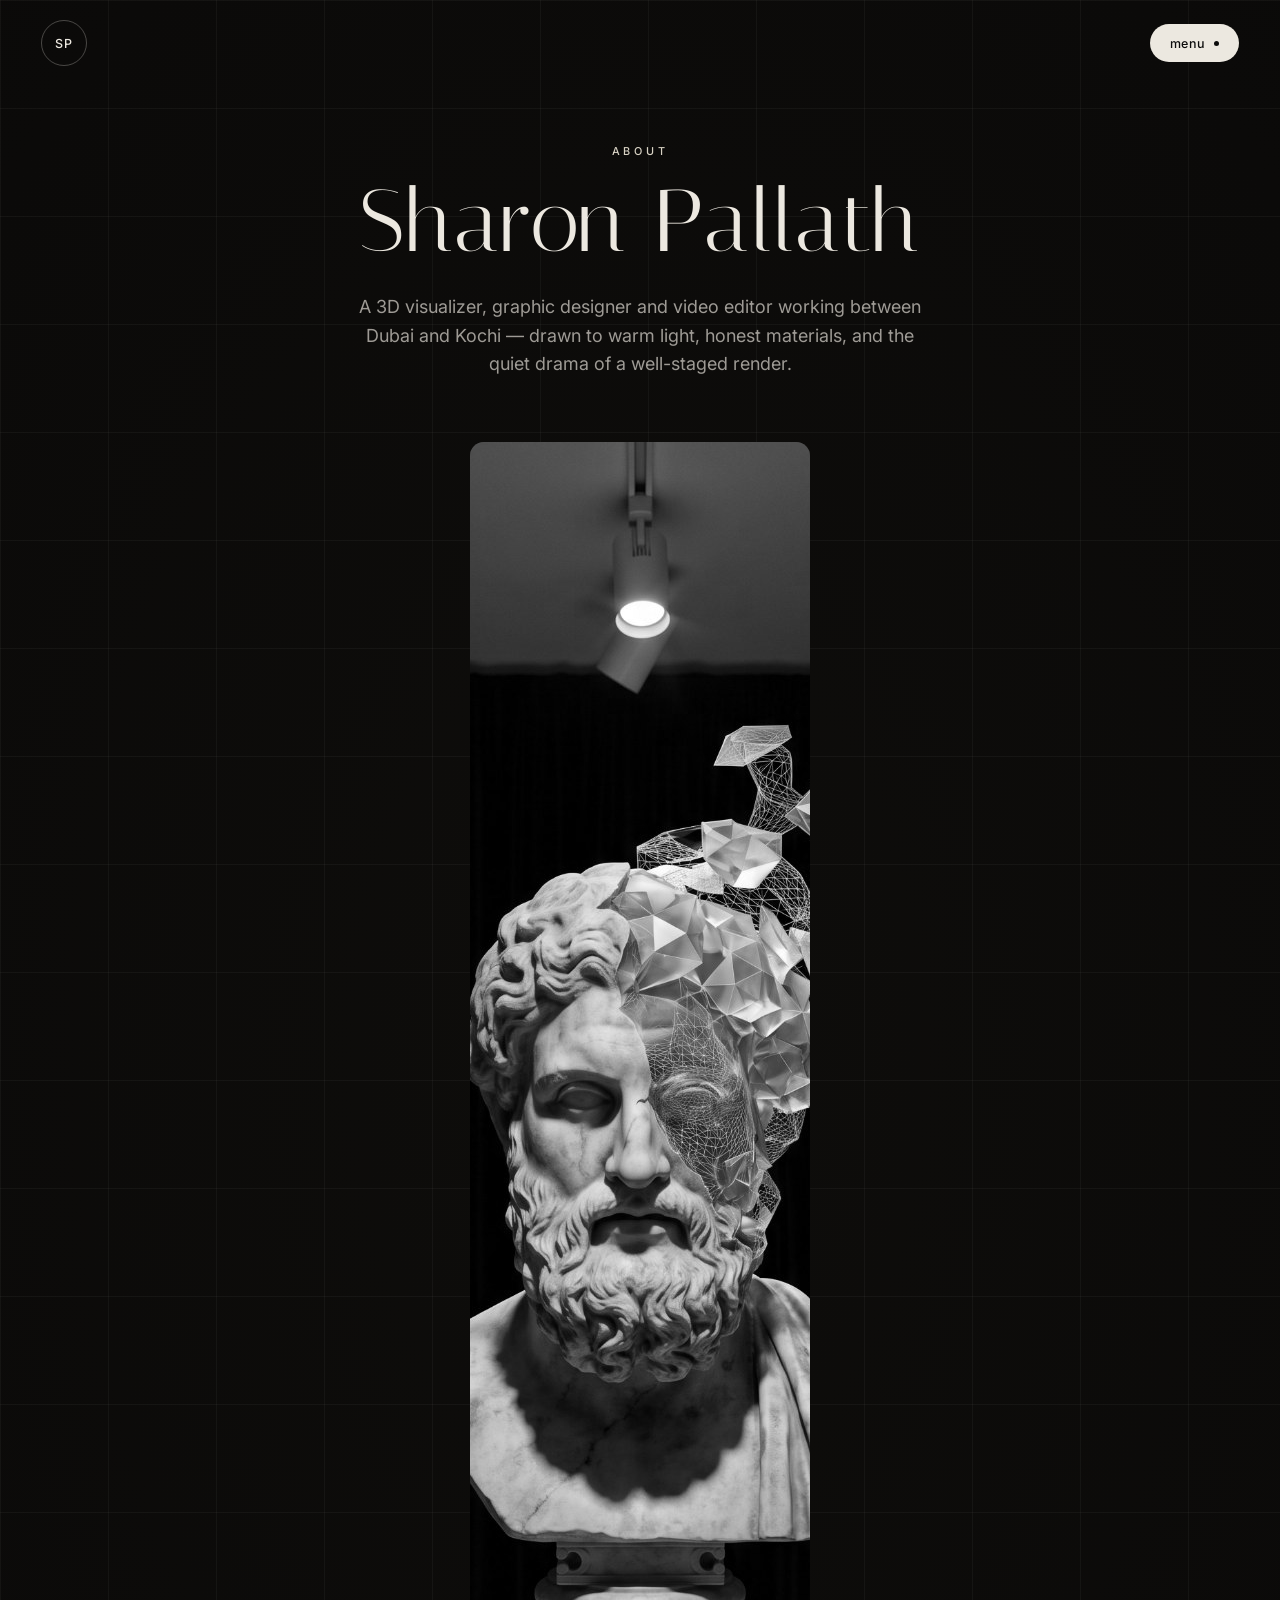
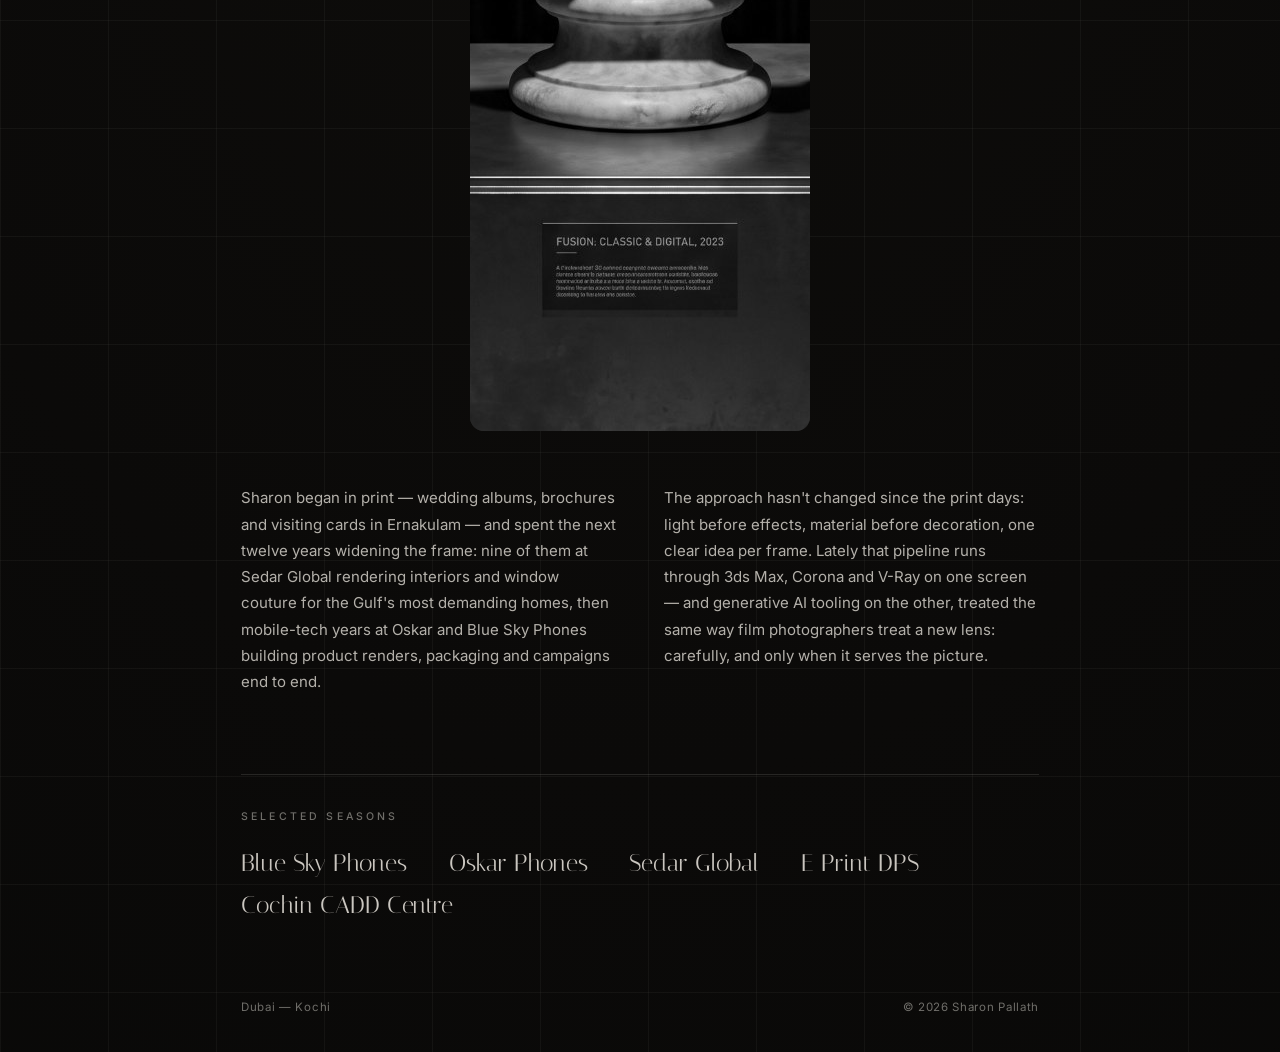
==== about.html @ 08328a71 "Redesign: single-viewport 3D orbit gallery, multi-page editorial theme Home is now one locked viewpo" ====
<!DOCTYPE html>
<html lang="en">
<head>
<meta charset="UTF-8">
<meta name="viewport" content="width=device-width, initial-scale=1.0">
<title>About — Sharon Pallath</title>
<meta name="description" content="About Sharon Pallath — 3D Visualizer, Graphic Designer and Video Editor, Dubai.">
<link rel="icon" href="data:image/svg+xml,<svg xmlns='http://www.w3.org/2000/svg' viewBox='0 0 100 100'><rect width='100' height='100' rx='50' fill='%230b0a09'/><text y='68' x='50' text-anchor='middle' font-size='44' font-family='Georgia,serif' fill='%23ECE8E0'>SP</text></svg>">
<link rel="preconnect" href="https://fonts.googleapis.com">
<link rel="preconnect" href="https://fonts.gstatic.com" crossorigin>
<link href="https://fonts.googleapis.com/css2?family=Italiana&family=Inter:wght@400;500&display=swap" rel="stylesheet">
<link rel="stylesheet" href="css/style.css">
</head>
<body>

<header class="bar">
  <a class="bar__logo" href="index.html" aria-label="Home">SP</a>
  <button class="pill" id="menu-btn" type="button"><span id="menu-btn-label">menu</span><i></i></button>
</header>

<main class="page">
  <div class="page__head">
    <p class="page__eyebrow">ABOUT</p>
    <h1 class="page__title">Sharon Pallath</h1>
    <p class="page__intro">A 3D visualizer, graphic designer and video editor working between Dubai and Kochi — drawn to warm light, honest materials, and the quiet drama of a well-staged render.</p>
  </div>

  <figure class="about-portrait">
    <img src="assets/img/about.jpg" alt="Stone bust dissolving into golden wireframe — a self-portrait in 3D" width="1280" height="1589">
  </figure>

  <div class="about-body">
    <p>Sharon began in print — wedding albums, brochures and visiting cards in Ernakulam — and spent the next twelve years widening the frame: nine of them at Sedar Global rendering interiors and window couture for the Gulf's most demanding homes, then mobile-tech years at Oskar and Blue Sky Phones building product renders, packaging and campaigns end to end.</p>
    <p>The approach hasn't changed since the print days: light before effects, material before decoration, one clear idea per frame. Lately that pipeline runs through 3ds Max, Corona and V-Ray on one screen — and generative AI tooling on the other, treated the same way film photographers treat a new lens: carefully, and only when it serves the picture.</p>
  </div>

  <div class="clients">
    <p class="clients__label">SELECTED SEASONS</p>
    <ul class="clients__list">
      <li>Blue Sky Phones</li>
      <li>Oskar Phones</li>
      <li>Sedar Global</li>
      <li>E Print DPS</li>
      <li>Cochin CADD Centre</li>
    </ul>
  </div>

  <footer class="page__foot">
    <span>Dubai — Kochi</span>
    <span>© 2026 Sharon Pallath</span>
  </footer>
</main>

<nav class="menu" id="menu" aria-hidden="true">
  <div class="menu__links">
    <a href="index.html"     class="menu__link"><em>01</em>Home</a>
    <a href="portfolio.html" class="menu__link"><em>02</em>Portfolio</a>
    <a href="about.html"     class="menu__link"><em>03</em>About</a>
    <a href="contact.html"   class="menu__link"><em>04</em>Contact</a>
  </div>
  <p class="menu__foot">DUBAI, UAE — PALLATHSHARON@GMAIL.COM</p>
</nav>

<script src="https://cdn.jsdelivr.net/npm/gsap@3.13.0/dist/gsap.min.js"></script>
<script src="js/site.js"></script>
</body>
</html>
---- css/style.css ----
/* ═══════════════════════════════════════════════════════════
   SHARON PALLATH — PORTFOLIO 2026
   Editorial theme · dark grid · Italiana + Inter
   Home: single-viewport 3D orbit gallery (spiral / list)
   ═══════════════════════════════════════════════════════════ */

:root {
  --bg: #0b0a09;
  --ink: #0c0c0c;
  --bone: #ece8e0;
  --sand: #d8d2c4;
  --dim: rgba(236, 232, 224, 0.65);
  --mute: rgba(236, 232, 224, 0.45);
  --faint: rgba(236, 232, 224, 0.25);
  --hair: rgba(236, 232, 224, 0.12);
  --grid: rgba(236, 232, 224, 0.045);
  --serif: "Italiana", Georgia, serif;
  --sans: "Inter", Arial, sans-serif;
  --pad: clamp(1.25rem, 3.2vw, 2.8rem);
  --ease: cubic-bezier(0.22, 1, 0.36, 1);
}

* { margin: 0; padding: 0; box-sizing: border-box; }

html { background: var(--bg); }

body {
  background:
    linear-gradient(var(--grid) 1px, transparent 1px) 0 0 / 108px 108px,
    linear-gradient(90deg, var(--grid) 1px, transparent 1px) 0 0 / 108px 108px,
    radial-gradient(120% 90% at 50% 40%, #0e0d0b 0%, #0b0a09 55%, #080807 100%);
  color: var(--bone);
  font-family: var(--sans);
  font-weight: 400;
  -webkit-font-smoothing: antialiased;
  min-height: 100svh;
}
body.is-home { overflow: hidden; height: 100svh; }

::selection { background: var(--bone); color: var(--ink); }

img { display: block; max-width: 100%; }
a { color: inherit; text-decoration: none; }
ul, ol { list-style: none; }
button { background: none; border: 0; color: inherit; font: inherit; cursor: pointer; }
a, button { touch-action: manipulation; }
:focus-visible { outline: 1px solid var(--sand); outline-offset: 5px; border-radius: 2px; }
:focus:not(:focus-visible) { outline: none; }

.micro {
  font-size: 0.66rem; font-weight: 500;
  letter-spacing: 0.34em; text-transform: uppercase;
  color: var(--sand);
}

/* ═══════════ LOADER ═══════════ */

.loader {
  position: fixed; inset: 0; z-index: 300;
  background: var(--bg);
  display: flex; flex-direction: column;
  align-items: center; justify-content: center; gap: 1rem;
}
.loader__name { font-family: var(--serif); font-size: clamp(1.8rem, 4.4vw, 3rem); letter-spacing: 0.08em; }
.loader__pct { font-size: 0.64rem; letter-spacing: 0.3em; color: var(--mute); font-variant-numeric: tabular-nums; }

/* ═══════════ TOP BAR ═══════════ */

.bar {
  position: fixed; top: 0; left: 0; right: 0; z-index: 90;
  height: 5.4rem;
  display: flex; align-items: center; justify-content: space-between;
  padding: 0 var(--pad);
  pointer-events: none;
}
.bar > * { pointer-events: auto; }

.bar__logo {
  width: 2.9rem; height: 2.9rem; border-radius: 50%;
  border: 1px solid rgba(236, 232, 224, 0.28);
  display: flex; align-items: center; justify-content: center;
  font-size: 0.78rem; font-weight: 500; letter-spacing: 0.12em;
  color: var(--bone);
  transition: background-color 0.4s, color 0.4s, border-color 0.4s;
}
.bar__logo:hover { background: var(--bone); color: var(--ink); border-color: var(--bone); }

.bar__toggle {
  position: absolute; left: 50%; transform: translateX(-50%);
  display: flex; align-items: center; gap: 0.85rem;
}
.toggle-btn {
  font-size: 0.78rem; font-weight: 500; letter-spacing: 0.02em;
  color: var(--mute);
  padding: 0.5rem 0.1rem;
  transition: color 0.4s;
}
.toggle-btn.is-active { color: var(--bone); }
.toggle-btn:hover { color: var(--sand); }
.bar__dot { width: 4px; height: 4px; border-radius: 50%; background: var(--faint); }

.pill {
  display: inline-flex; align-items: center; gap: 0.55rem;
  background: var(--bone); color: var(--ink);
  border-radius: 999px;
  padding: 0.72rem 1.25rem;
  font-size: 0.78rem; font-weight: 500; letter-spacing: 0.02em;
  transition: transform 0.45s var(--ease), background-color 0.4s;
}
.pill i { width: 5px; height: 5px; border-radius: 50%; background: var(--ink); transition: transform 0.4s var(--ease); }
.pill:hover { transform: scale(1.05); background: #fff; }
.pill:hover i { transform: scale(1.5); }

/* ═══════════ HOME STAGE ═══════════ */

.stage {
  position: fixed; inset: 0;
  perspective: 1300px;
  perspective-origin: 50% 42%;
}
.orbit {
  position: absolute; inset: 0;
  transform-style: preserve-3d;
  will-change: transform;
}
.card {
  position: absolute; top: 40%; left: 50%;
  width: var(--cardW, 300px);
  aspect-ratio: 2 / 3;
  margin-left: calc(var(--cardW, 300px) / -2);
  margin-top: calc(var(--cardW, 300px) * -0.75);
  border-radius: 14px;
  overflow: hidden;
  will-change: transform, filter;
  cursor: pointer;
  backface-visibility: hidden;
  background: #141210;
}
.card img {
  width: 100%; height: 100%; object-fit: cover;
  filter: grayscale(1) contrast(1.04);
  transition: filter 0.55s ease, transform 0.7s var(--ease);
}
.card:hover img { filter: grayscale(0) contrast(1); transform: scale(1.045); }
.card::after {
  content: ""; position: absolute; inset: 0; border-radius: 14px;
  box-shadow: inset 0 0 0 1px rgba(236, 232, 224, 0.08);
  pointer-events: none;
}

/* hero type block */
.hero-type {
  position: fixed; left: 0; right: 0; bottom: 0; z-index: 40;
  text-align: center;
  pointer-events: none;
  padding: 0 var(--pad);
}
.hero-type__eyebrow {
  font-size: 0.68rem; font-weight: 500; letter-spacing: 0.34em;
  color: var(--sand); text-transform: uppercase;
  margin-bottom: 0.6rem;
}
.hero-type__name {
  font-family: var(--serif); font-weight: 400;
  font-size: clamp(4rem, 13.5vw, 15rem);
  line-height: 0.78;
  letter-spacing: 0.02em;
  color: var(--bone);
  white-space: nowrap;
  transform: translateY(0.06em);
}
.hero-hint {
  position: fixed; left: 50%; transform: translateX(-50%);
  bottom: 0.9rem; z-index: 41;
  font-size: 0.64rem; letter-spacing: 0.3em; color: var(--mute);
  pointer-events: none;
}

/* caption bottom-right */
.caption {
  position: fixed; right: var(--pad); bottom: 6.2rem; z-index: 41;
  display: flex; align-items: center; gap: 0.9rem;
  pointer-events: none;
  max-width: 40vw;
}
.caption__num { font-size: 0.7rem; letter-spacing: 0.22em; color: var(--sand); font-variant-numeric: tabular-nums; }
.caption__line { width: 2.6rem; height: 1px; background: rgba(236, 232, 224, 0.35); flex-shrink: 0; }
.caption__text {
  font-size: 0.7rem; font-weight: 500; letter-spacing: 0.22em;
  text-transform: uppercase; color: var(--bone);
  white-space: nowrap; overflow: hidden; text-overflow: ellipsis;
}

/* rotating circular badge bottom-left */
.badge {
  position: fixed; left: var(--pad); bottom: 4.6rem; z-index: 41;
  width: 8.6rem; height: 8.6rem;
  pointer-events: none;
}
.badge svg { width: 100%; height: 100%; overflow: visible; animation: badge-spin 22s linear infinite; }
.badge text {
  font-family: var(--sans); font-size: 10.5px; font-weight: 500;
  letter-spacing: 3.4px; text-transform: uppercase;
  fill: var(--sand);
}
.badge::after {
  content: ""; position: absolute; top: 50%; left: 50%;
  width: 7px; height: 7px; margin: -3.5px;
  border-radius: 50%; background: var(--sand);
}
@keyframes badge-spin { to { transform: rotate(360deg); } }

/* ═══════════ MENU OVERLAY ═══════════ */

.menu {
  position: fixed; inset: 0; z-index: 200;
  background: rgba(8, 8, 7, 0.55);
  backdrop-filter: blur(18px);
  -webkit-backdrop-filter: blur(18px);
  opacity: 0; visibility: hidden;
  display: flex; align-items: center; justify-content: center;
}
.menu__links { display: flex; flex-direction: column; align-items: center; gap: 0.4rem; }
.menu__link {
  font-family: var(--serif);
  font-size: clamp(2.6rem, 7.5vh, 4.6rem);
  line-height: 1.16;
  color: var(--dim);
  display: flex; align-items: baseline; gap: 1.1rem;
  transition: color 0.4s, letter-spacing 0.55s var(--ease);
}
.menu__link em { font-family: var(--sans); font-style: normal; font-size: 0.6rem; letter-spacing: 0.3em; color: var(--mute); }
.menu__link:hover, .menu__link.is-current { color: var(--bone); letter-spacing: 0.06em; }
.menu__foot {
  position: absolute; bottom: 2.2rem; left: 0; right: 0;
  text-align: center;
  font-size: 0.62rem; letter-spacing: 0.28em; color: var(--mute);
}

/* ═══════════ SUBPAGES ═══════════ */

.page {
  min-height: 100svh;
  display: flex; flex-direction: column;
  padding: clamp(7rem, 16vh, 10rem) var(--pad) 2.4rem;
  max-width: 880px; margin: 0 auto;
}
.page__head { text-align: center; margin-bottom: clamp(2.6rem, 7vh, 4.6rem); }
.page__eyebrow {
  font-size: 0.68rem; font-weight: 500; letter-spacing: 0.34em;
  color: var(--sand); text-transform: uppercase;
  margin-bottom: 1.4rem;
}
.page__title {
  font-family: var(--serif); font-weight: 400;
  font-size: clamp(3.2rem, 9vw, 5.5rem);
  line-height: 0.95; letter-spacing: 0.02em;
  color: var(--bone);
}
.page__intro {
  font-size: clamp(1rem, 1.6vw, 1.125rem); line-height: 1.6;
  color: var(--dim);
  max-width: 52ch; margin: 1.8rem auto 0;
}

.page__foot {
  margin-top: auto;
  padding-top: clamp(3.5rem, 9vh, 6rem);
  display: flex; justify-content: space-between; gap: 1.5rem; flex-wrap: wrap;
  font-size: 0.72rem; letter-spacing: 0.06em; color: var(--mute);
}

/* about */
.about-portrait {
  width: min(340px, 72vw); margin: 0 auto clamp(2.4rem, 6vh, 4rem);
  border-radius: 14px; overflow: hidden;
  box-shadow: inset 0 0 0 1px var(--hair);
}
.about-portrait img {
  width: 100%; aspect-ratio: 3 / 4; object-fit: cover;
  filter: grayscale(1);
  transition: filter 0.6s ease, transform 0.8s var(--ease);
}
.about-portrait:hover img { filter: grayscale(0); transform: scale(1.03); }
.about-body {
  columns: 2; column-gap: 3rem;
  font-size: 0.94rem; line-height: 1.75; color: rgba(236, 232, 224, 0.75);
  margin-bottom: clamp(3rem, 8vh, 5rem);
}
.about-body p { break-inside: avoid; margin-bottom: 1.2rem; }
.clients { border-top: 1px solid var(--hair); padding-top: 2.2rem; }
.clients__label {
  font-size: 0.66rem; font-weight: 500; letter-spacing: 0.3em;
  color: var(--mute); text-transform: uppercase;
  margin-bottom: 1.6rem;
}
.clients__list { display: flex; flex-wrap: wrap; gap: 0.9rem 2.6rem; }
.clients__list li {
  font-family: var(--serif); font-size: 1.5rem;
  color: rgba(236, 232, 224, 0.85);
  transition: color 0.35s;
}
.clients__list li:hover { color: var(--bone); }

/* contact */
.contact-cols {
  display: grid;
  grid-template-columns: repeat(auto-fit, minmax(160px, 1fr));
  gap: 2.6rem 2rem;
  border-top: 1px solid var(--hair);
  padding-top: clamp(2.4rem, 6vh, 3.6rem);
}
.contact-cols h3 {
  font-size: 0.62rem; font-weight: 500; letter-spacing: 0.3em;
  color: var(--mute); text-transform: uppercase;
  margin-bottom: 1rem;
}
.contact-cols a, .contact-cols p {
  display: block;
  font-size: 0.9rem; line-height: 2; color: rgba(236, 232, 224, 0.8);
  transition: color 0.3s; width: fit-content;
}
.contact-cols a:hover { color: var(--bone); }

/* portfolio */
.works-list { border-top: 1px solid var(--hair); }
.work-row {
  display: flex; align-items: baseline; justify-content: space-between; gap: 1.6rem;
  padding: 1.35rem 0.2rem;
  border-bottom: 1px solid var(--hair);
  cursor: pointer;
  transition: opacity 0.4s, padding-left 0.5s var(--ease);
}
.work-row strong {
  font-family: var(--serif); font-weight: 400;
  font-size: clamp(1.5rem, 3.6vw, 2.1rem); line-height: 1.1;
  color: rgba(236, 232, 224, 0.85);
  transition: color 0.35s;
}
.work-row span { font-size: 0.62rem; letter-spacing: 0.26em; text-transform: uppercase; color: var(--mute); flex-shrink: 0; }
.works-list:hover .work-row { opacity: 0.4; }
.works-list .work-row:hover { opacity: 1; padding-left: 1rem; }
.work-row:hover strong { color: var(--bone); }

.work-preview {
  position: fixed; z-index: 60; top: 0; left: 0;
  width: clamp(170px, 19vw, 280px); aspect-ratio: 2 / 3;
  border-radius: 12px; overflow: hidden;
  pointer-events: none; opacity: 0; transform: scale(0.9);
}
.work-preview img { width: 100%; height: 100%; object-fit: cover; }

/* ═══════════ RESPONSIVE ═══════════ */

@media (max-width: 760px) {
  .bar { height: 4.6rem; }
  .bar__toggle { position: static; transform: none; }
  .bar { gap: 0.8rem; }
  .pill { padding: 0.6rem 1rem; }
  .hero-type__name { font-size: clamp(3rem, 16.5vw, 6rem); }
  .caption { right: auto; left: 50%; transform: translateX(-50%); bottom: 4.4rem; max-width: 86vw; }
  .badge { display: none; }
  .hero-hint { bottom: 0.7rem; }
  .about-body { columns: 1; }
  .menu__link { font-size: clamp(2.2rem, 6.4vh, 3.4rem); }
  .work-preview { display: none; }
}

@media (prefers-reduced-motion: reduce) {
  .badge svg { animation: none; }
  .card img, .about-portrait img { transition: none; }
}
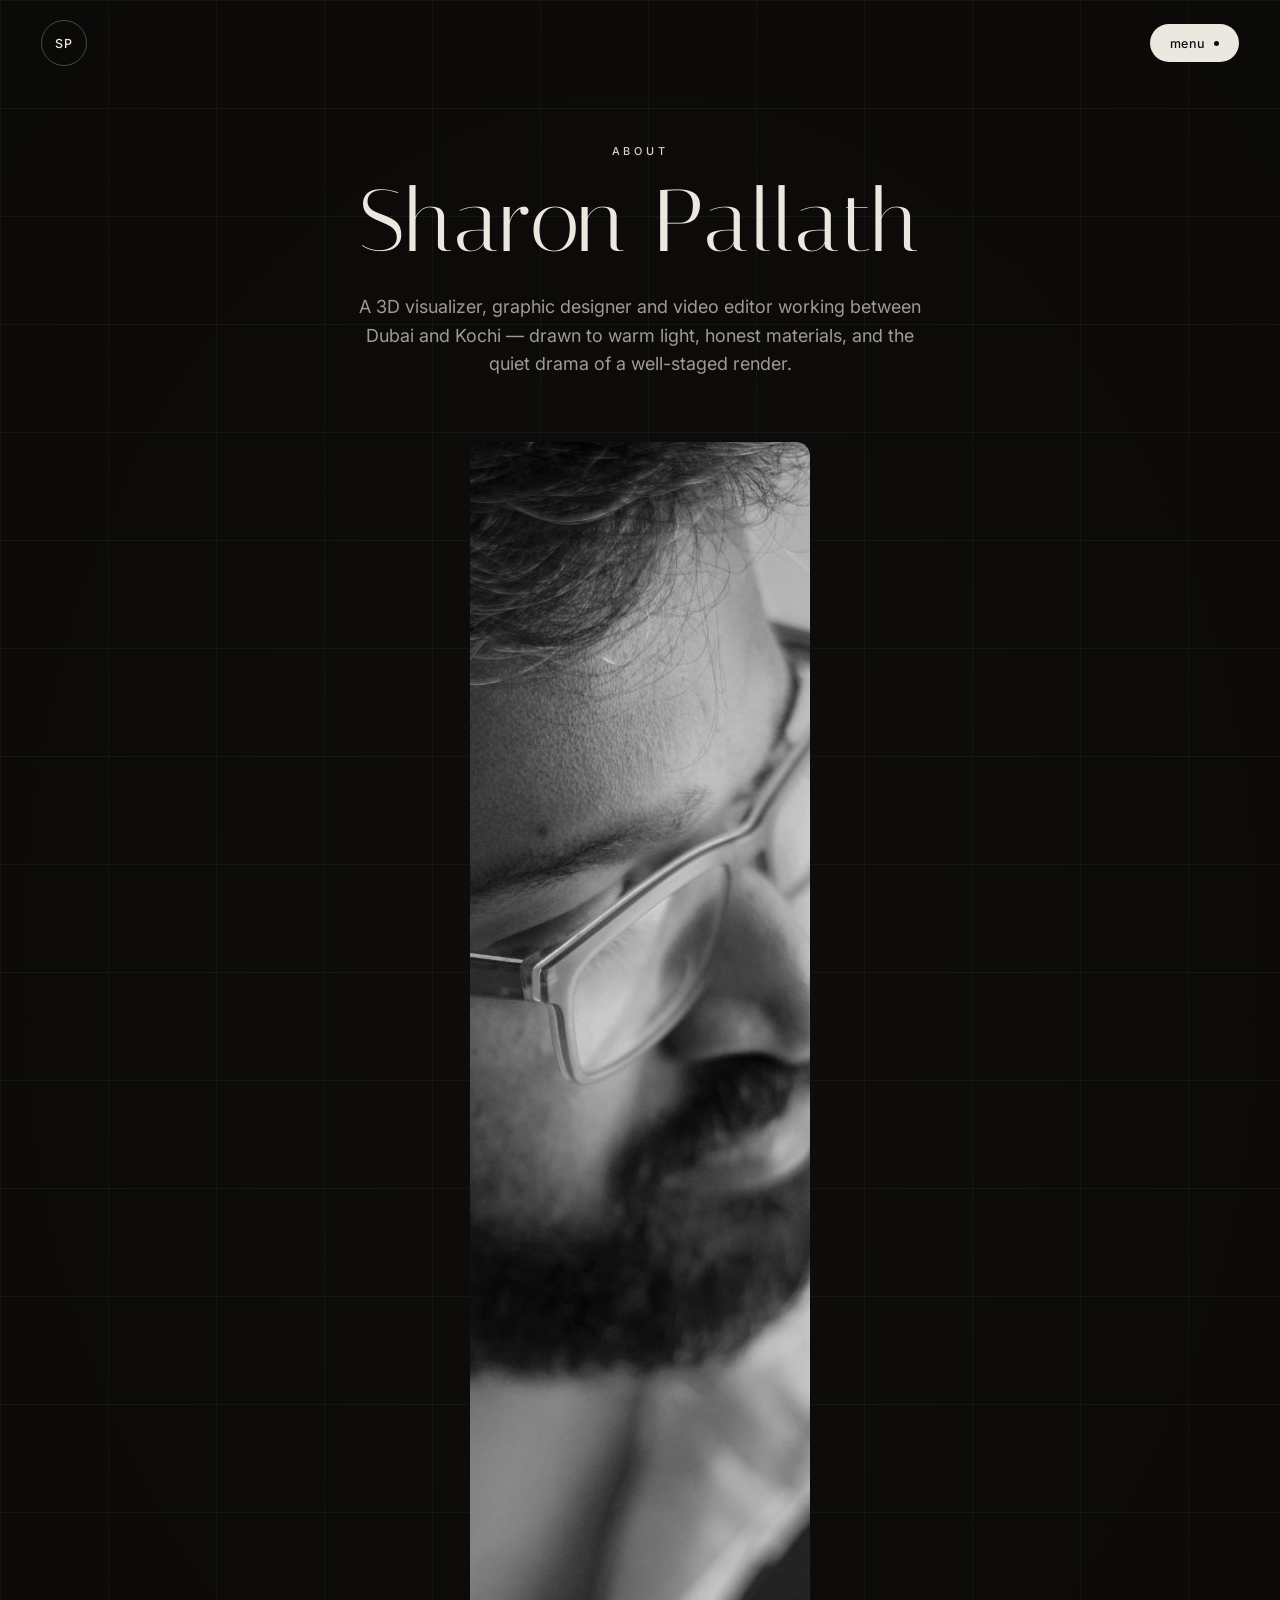
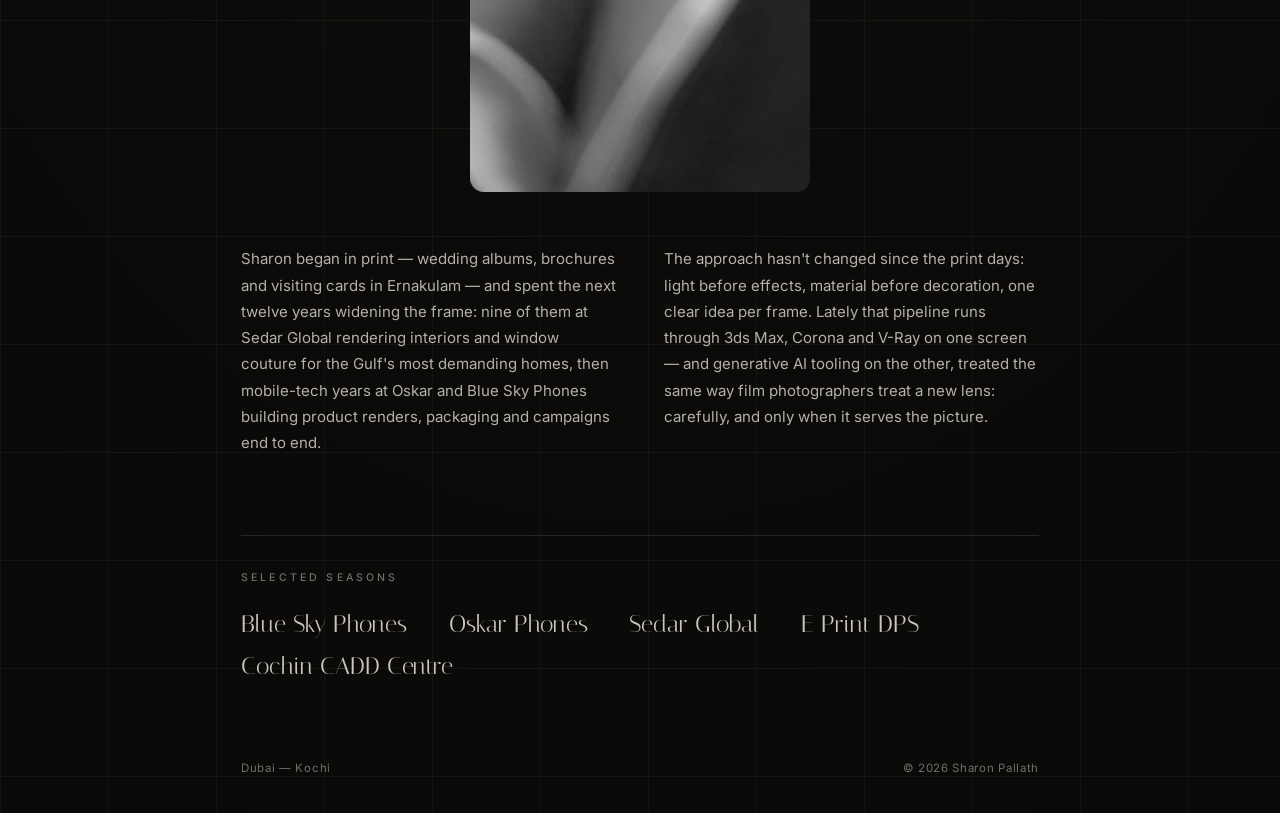
==== commit 0bf6e703: "Brand + content updates: SMOKREATIONS hero, Harabara font, real portrait Hero renamed to SMOKREATION" ====
--- a/about.html
+++ b/about.html
@@ -26,7 +26,7 @@
   </div>
 
   <figure class="about-portrait">
-    <img src="assets/img/about.jpg" alt="Stone bust dissolving into golden wireframe — a self-portrait in 3D" width="1280" height="1589">
+    <img src="assets/img/portrait.jpg" alt="Sharon Pallath — portrait" width="900" height="1350">
   </figure>
 
   <div class="about-body">
--- a/css/style.css
+++ b/css/style.css
@@ -20,6 +20,13 @@
   --ease: cubic-bezier(0.22, 1, 0.36, 1);
 }
 
+@font-face {
+  font-family: "Harabara";
+  src: url("../assets/fonts/Harabara.ttf") format("truetype");
+  font-weight: 400;
+  font-display: swap;
+}
+
 * { margin: 0; padding: 0; box-sizing: border-box; }
 
 html { background: var(--bg); }
@@ -148,9 +155,9 @@
   pointer-events: none;
 }
 
-/* hero type block */
+/* hero type block — lifted above the caption row */
 .hero-type {
-  position: fixed; left: 0; right: 0; bottom: 0; z-index: 40;
+  position: fixed; left: 0; right: 0; bottom: 9.6rem; z-index: 40;
   text-align: center;
   pointer-events: none;
   padding: 0 var(--pad);
@@ -158,16 +165,17 @@
 .hero-type__eyebrow {
   font-size: 0.68rem; font-weight: 500; letter-spacing: 0.34em;
   color: var(--sand); text-transform: uppercase;
-  margin-bottom: 0.6rem;
+  margin-bottom: 1rem;
 }
 .hero-type__name {
-  font-family: var(--serif); font-weight: 400;
-  font-size: clamp(4rem, 13.5vw, 15rem);
-  line-height: 0.78;
-  letter-spacing: 0.02em;
+  font-family: "Harabara", var(--serif);
+  font-weight: 400;
+  font-size: clamp(2.6rem, 7.2vw, 7rem);
+  line-height: 1;
+  letter-spacing: 0.09em;
+  text-transform: uppercase;
   color: var(--bone);
   white-space: nowrap;
-  transform: translateY(0.06em);
 }
 .hero-hint {
   position: fixed; left: 50%; transform: translateX(-50%);
@@ -176,9 +184,10 @@
   pointer-events: none;
 }
 
-/* caption bottom-right */
+/* caption — centered below the name */
 .caption {
-  position: fixed; right: var(--pad); bottom: 6.2rem; z-index: 41;
+  position: fixed; left: 50%; transform: translateX(-50%); bottom: 5.6rem; z-index: 41;
+  justify-content: center;
   display: flex; align-items: center; gap: 0.9rem;
   pointer-events: none;
   max-width: 40vw;
@@ -357,8 +366,9 @@
   .bar__toggle { position: static; transform: none; }
   .bar { gap: 0.8rem; }
   .pill { padding: 0.6rem 1rem; }
-  .hero-type__name { font-size: clamp(3rem, 16.5vw, 6rem); }
-  .caption { right: auto; left: 50%; transform: translateX(-50%); bottom: 4.4rem; max-width: 86vw; }
+  .hero-type { bottom: 8rem; }
+  .hero-type__name { font-size: clamp(1.7rem, 8.6vw, 3.4rem); }
+  .caption { bottom: 4.6rem; max-width: 86vw; }
   .badge { display: none; }
   .hero-hint { bottom: 0.7rem; }
   .about-body { columns: 1; }
